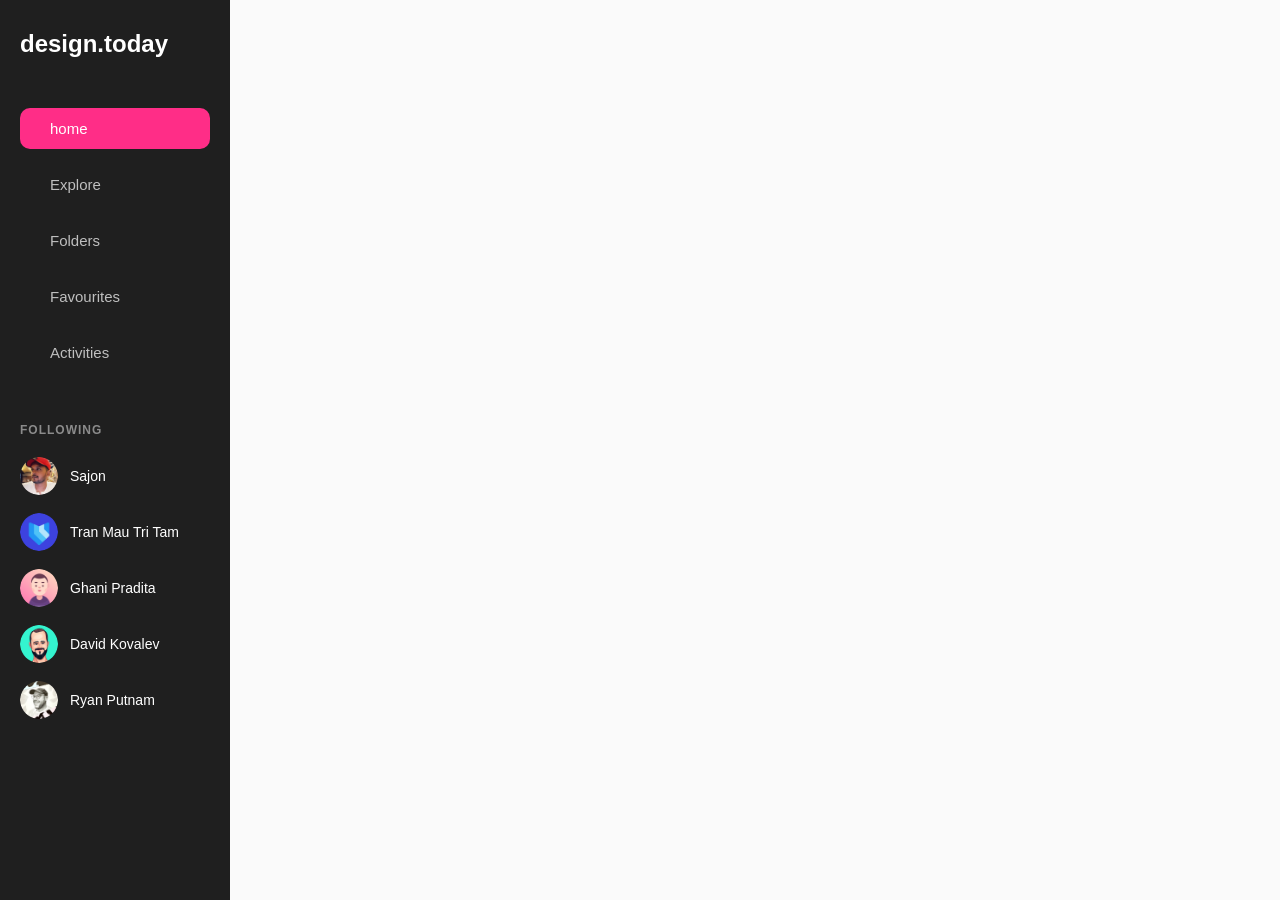
==== index.html @ 5fe870cb "sidebar is done" ====
<!DOCTYPE html>
<html lang="en">
<head>
    <meta charset="UTF-8">
    <meta name="viewport" content="width=device-width, initial-scale=1.0">

    <title>Design Today</title>

   <link rel="stylesheet" href="style.css">
</head>

<body>

<!-- Sidebar -->

<aside class="sidebar">

    <div class="logo">
        <h2>design.today</h2>
    </div>

    <nav>

        <a class="active" href="#">
            <i class="fa-solid fa-house"></i>
           home
        </a>

        <a href="#">
            <i class="fa-regular fa-compass"></i>
            Explore       
            
        </a>

        <a href="#">
            <i class="fa-regular fa-folder"></i>
            Folders 
        </a>

        <a href="#">
            <i class="fa-regular fa-star"></i>
            Favourites
        </a>

        <a href="#">
            <i class="fa-solid fa-chart-line"></i>
            Activities
        </a>

    </nav>

    <div class="following">

        <h4>FOLLOWING</h4>

        <div class="person">
            <img src="images/avatar1.png">
            <span>Sajon</span>
        </div>

        <div class="person">
            <img src="images/avatar2.png">
            <span>Tran Mau Tri Tam</span>
        </div>

        <div class="person">
            <img src="images/avatar3.png">
            <span>Ghani Pradita</span>
        </div>

        <div class="person">
            <img src="images/avatar4.png">
            <span>David Kovalev</span>
        </div>

        <div class="person">
            <img src="images/avatar5.png">
            <span>Ryan Putnam</span>
        </div>

    </div>

</aside>


</body>
</html>
---- style.css ----
* {
  margin: 0;
  padding: 0;
  box-sizing: border-box;
  font-family: "Nunito Sans", sans-serif;
}

body {
  background: #fafafa;
  color: #333;
}

.sidebar {
  position: fixed;
  left: 0;
  top: 0;
  width: 230px;
  height: 100vh;
  background: #1f1f1f;
  padding: 30px 20px;
}

.logo h2 {
  color: #fff;
  font-size: 24px;
  margin-bottom: 50px;
}

.sidebar nav {
  display: flex;
  flex-direction: column;
  gap: 15px;
}

.sidebar nav a {
  text-decoration: none;
  color: #bfbfbf;
  padding: 12px 18px;
  border-radius: 10px;
  transition: 0.3s;
  display: flex;
  align-items: center;
  gap: 12px;
  font-size: 15px;
}

.sidebar nav a:hover {
  background: #ff2d87;
  color: #fff;
}

.sidebar nav .active {
  background: #ff2d87;
  color: #fff;
}

.following {
  margin-top: 50px;
}

.following h4 {
  color: #8b8b8b;
  margin-bottom: 20px;
  font-size: 12px;
  letter-spacing: 1px;
}

.person {
  display: flex;
  align-items: center;
  gap: 12px;
  margin-bottom: 18px;
}

.person img {
  width: 38px;
  height: 38px;
  border-radius: 50%;
  object-fit: cover;
}

.person span {
  color: #fff;
  font-size: 14px;
}
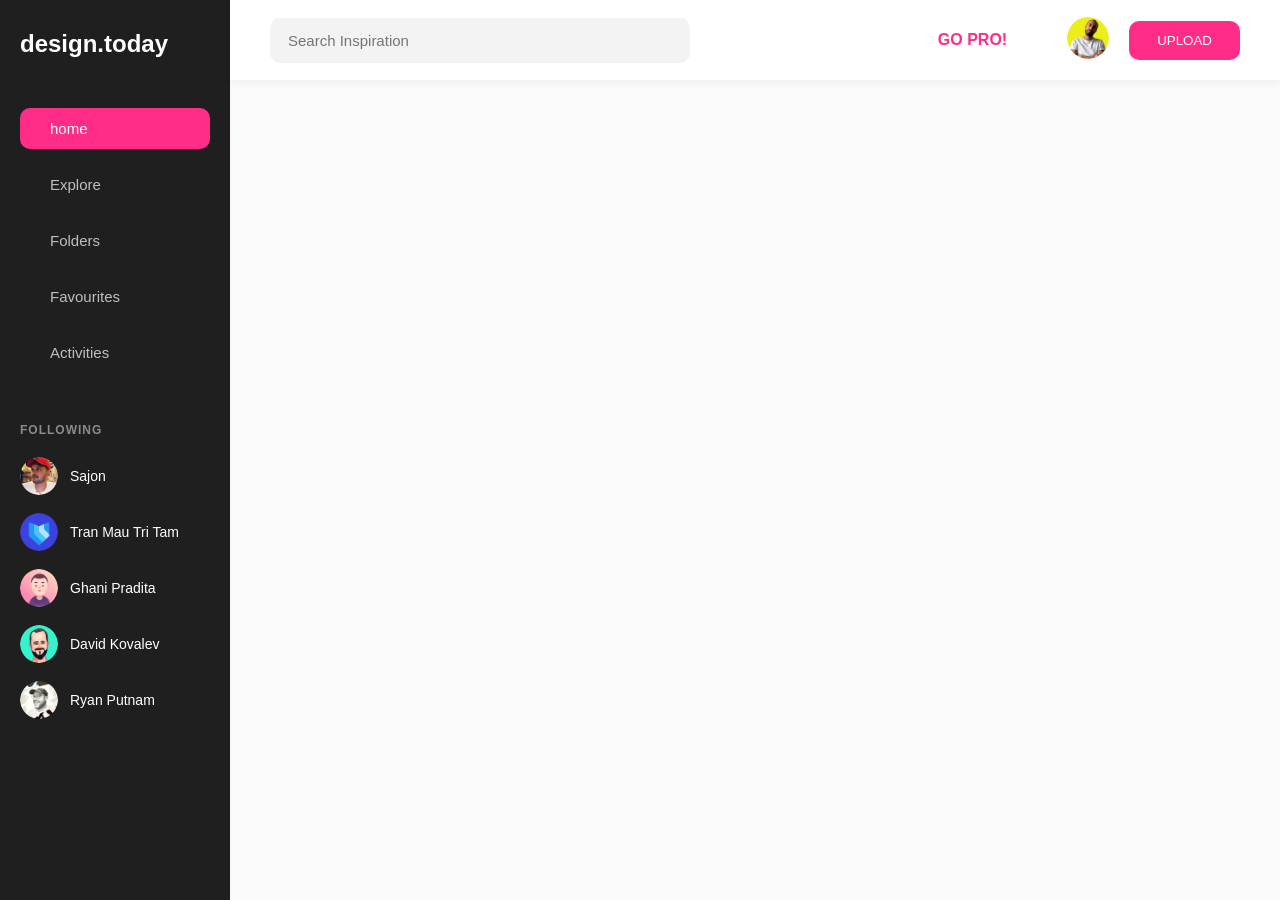
==== commit 5e59dab6: "search is done" ====
--- a/index.html
+++ b/index.html
@@ -82,6 +82,36 @@
 
 </aside>
 
+<main>
+    <header>
+
+        <div class="search">
+
+            <input type="text" placeholder="Search Inspiration">
+
+            <i class="fa-solid fa-magnifying-glass"></i>
+
+        </div>
+
+        <div class="header-right">
+
+            <a href="#">GO PRO!</a>
+
+            <i class="fa-regular fa-heart"></i>
+
+            <i class="fa-regular fa-bell"></i>
+
+            <a href="profile.html">
+            <img src="images/profile.png" class="profile">
+            </a>
+
+            <button>UPLOAD</button>
+
+        </div>
+
+    </header>
+</main>
+
 
 </body>
 </html>
--- a/style.css
+++ b/style.css
@@ -83,3 +83,87 @@
   color: #fff;
   font-size: 14px;
 }
+
+main {
+  margin-left: 230px;
+}
+
+header {
+  position: fixed;
+  left: 230px;
+  top: 0;
+  width: calc(100% - 230px);
+  height: 80px;
+  background: #fff;
+  display: flex;
+  justify-content: space-between;
+  align-items: center;
+  padding: 0 40px;
+  box-shadow: 0 2px 10px rgba(0, 0, 0, 0.05);
+  z-index: 100;
+}
+
+.search {
+  width: 420px;
+  height: 45px;
+  background: #f3f3f3;
+  border-radius: 10px;
+  display: flex;
+  align-items: center;
+  padding: 0 18px;
+}
+
+.search input {
+  width: 100%;
+  border: none;
+  outline: none;
+  background: none;
+  font-size: 15px;
+}
+
+.search i {
+  color: #888;
+}
+
+.header-right {
+  display: flex;
+  align-items: center;
+  gap: 20px;
+}
+
+.header-right a {
+  text-decoration: none;
+  color: #ff2d87;
+  font-weight: 700;
+}
+
+.header-right i {
+  cursor: pointer;
+  transition: 0.3s;
+}
+
+.header-right i:hover {
+  color: #ff2d87;
+}
+
+.profile {
+  width: 42px;
+  height: 42px;
+  border-radius: 50%;
+  cursor: pointer;
+}
+
+.header-right button {
+  background: #ff2d87;
+  color: #fff;
+  border: none;
+  padding: 12px 28px;
+  border-radius: 10px;
+  cursor: pointer;
+  transition: 0.3s;
+}
+
+.header-right button:hover {
+  background: #e91e73;
+  transform: translateY(-2px);
+}
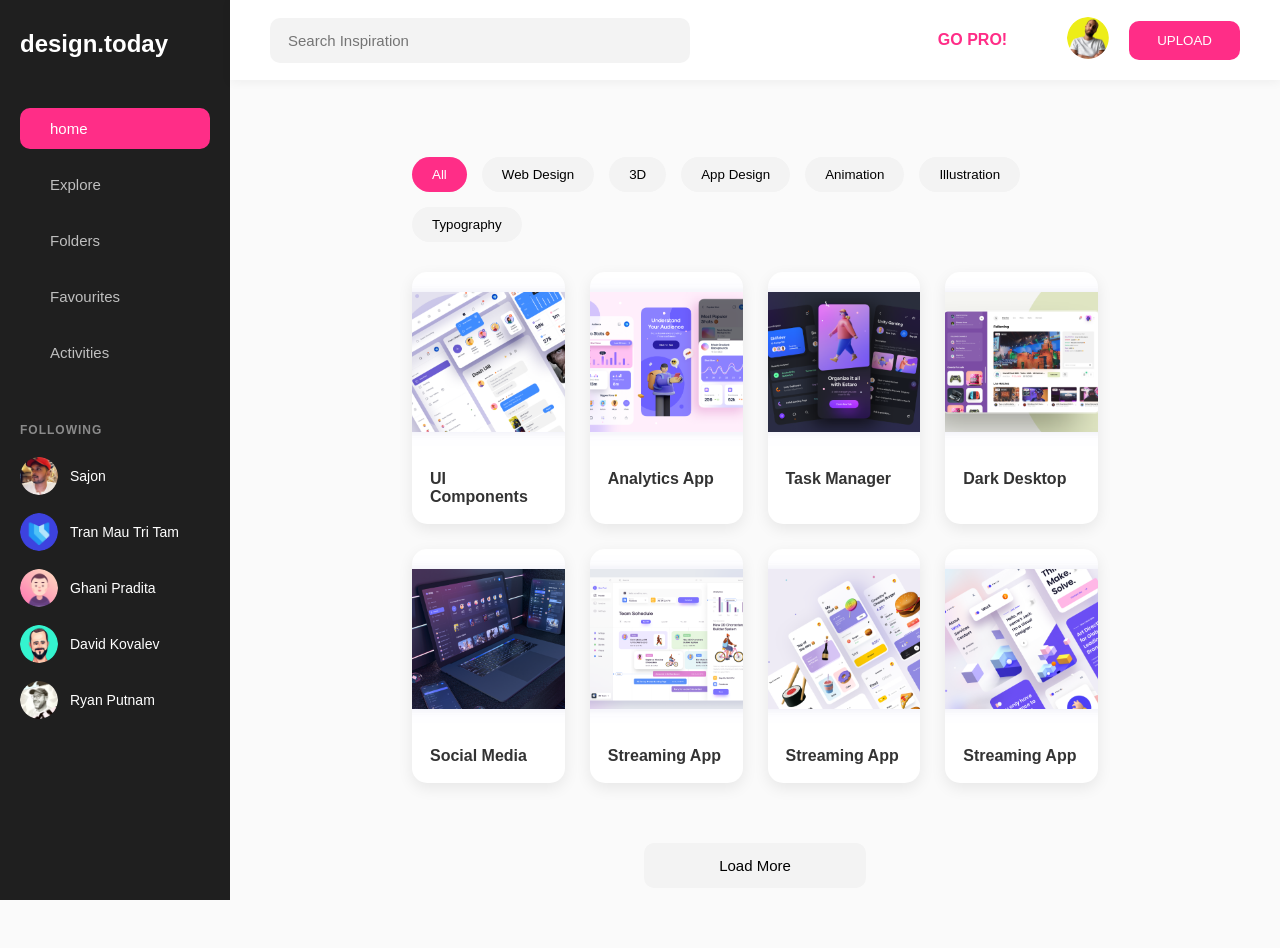
==== commit 360e89c2: "cards and categories" ====
--- a/index.html
+++ b/index.html
@@ -110,6 +110,77 @@
         </div>
 
     </header>
+
+    <section class="categories">
+
+        <button class="active">All</button>
+
+        <button>Web Design</button>
+
+        <button>3D</button>
+
+        <button>App Design</button>
+
+        <button>Animation</button>
+
+        <button>Illustration</button>
+
+        <button>Typography</button>
+
+    </section>
+
+<!-- Cards -->
+
+    <section class="cards">
+
+        <div class="card">
+        <img src="images/card1.png">
+        <h3>UI Components</h3>
+        </div>
+
+        <div class="card">
+        <img src="images/card2.png">
+        <h3>Analytics App</h3>
+        </div>
+
+        <div class="card">
+        <img src="images/card3.png">
+        <h3>Task Manager</h3>
+        </div>
+
+        <div class="card">
+        <img src="images/card4.png">
+        <h3>Dark Desktop</h3>
+        </div>
+
+        <div class="card">
+        <img src="images/card5.png">
+        <h3>Social Media</h3>
+        </div>
+
+        <div class="card">
+        <img src="images/card6.png">
+        <h3>Streaming App</h3>
+        </div>
+
+        <div class="card">
+        <img src="images/card7.png">
+        <h3>Streaming App</h3>
+        </div>
+
+        <div class="card">
+        <img src="images/card8.png">
+        <h3>Streaming App</h3>
+        </div>
+
+    </section>
+
+<div class="load">
+
+<button>Load More</button>
+
+</div>
+
 </main>
 
 
--- a/style.css
+++ b/style.css
@@ -167,3 +167,87 @@
   background: #e91e73;
   transform: translateY(-2px);
 }
+
+.categories {
+  margin-top: 157px;
+  display: flex;
+  gap: 15px;
+  padding: 0 182px;
+  flex-wrap: wrap;
+}
+
+.categories button {
+  border: none;
+  background: #f3f3f3;
+  padding: 10px 20px;
+  border-radius: 20px;
+  cursor: pointer;
+  transition: 0.3s;
+}
+
+.categories button:hover {
+  background: #ff2d87;
+  color: white;
+}
+
+.categories .active {
+  background: #ff2d87;
+  color: white;
+}
+.cards {
+  display: grid;
+  grid-template-columns: repeat(4, 1fr);
+  gap: 25px;
+  padding-left: 182px;
+  padding-right: 182px;
+  margin-top: 30px;
+}
+
+.card {
+  background: #fff;
+  border-radius: 15px;
+  overflow: hidden;
+  box-shadow: 0 5px 15px rgba(0, 0, 0, 0.08);
+  cursor: pointer;
+  transition: 0.3s;
+}
+
+.card:hover {
+  transform: translateY(-8px);
+  box-shadow: 0 15px 30px rgba(0, 0, 0, 0.15);
+}
+
+.card img {
+  width: 100%;
+  height: 180px;
+  object-fit: cover;
+  display: block;
+}
+
+.card h3 {
+  padding: 18px;
+  font-size: 16px;
+  color: #333;
+}
+
+.load {
+  display: flex;
+  justify-content: center;
+  margin: 20px 0 60px;
+}
+
+.load button {
+  padding: 14px 75px;
+  margin-top: 40px;
+  border: none;
+  background: #f3f3f3;
+  border-radius: 10px;
+  cursor: pointer;
+  transition: 0.3s;
+  font-size: 15px;
+}
+
+.load button:hover {
+  background: #ff2d87;
+  color: #fff;
+}
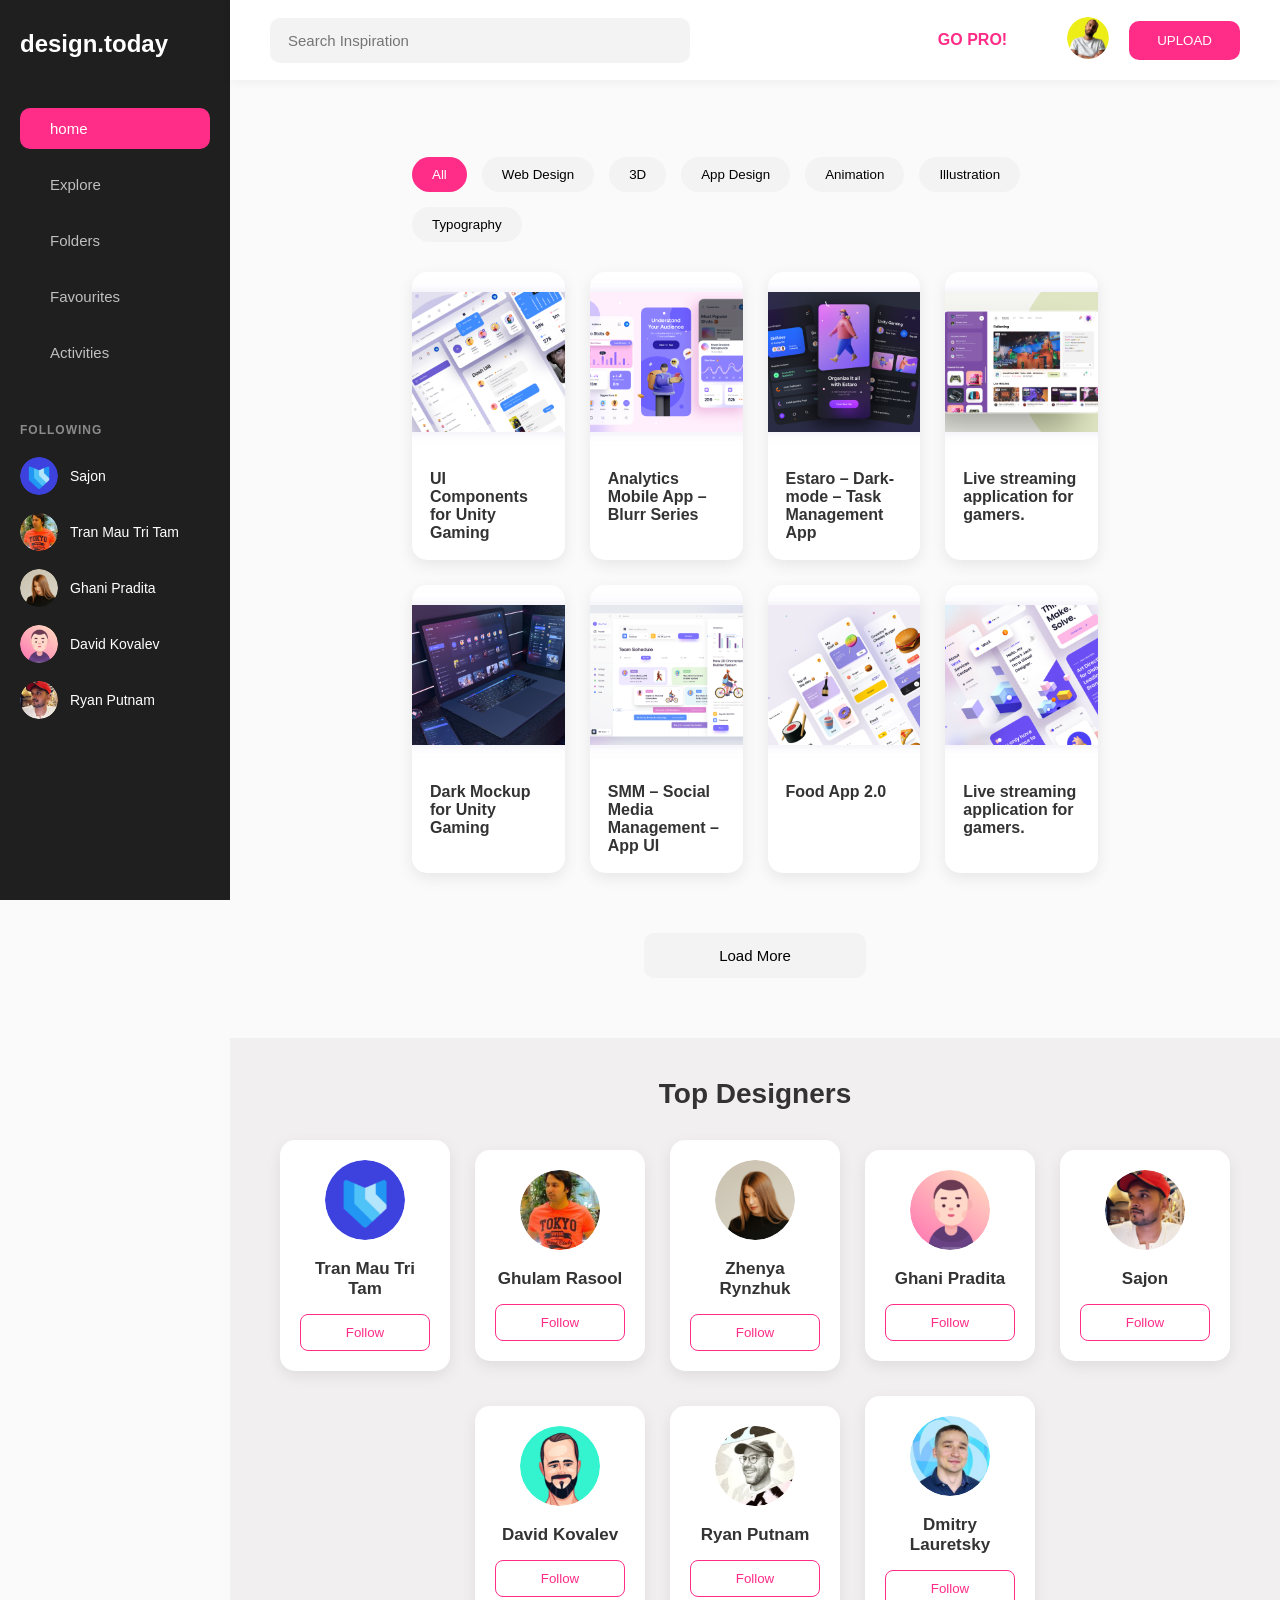
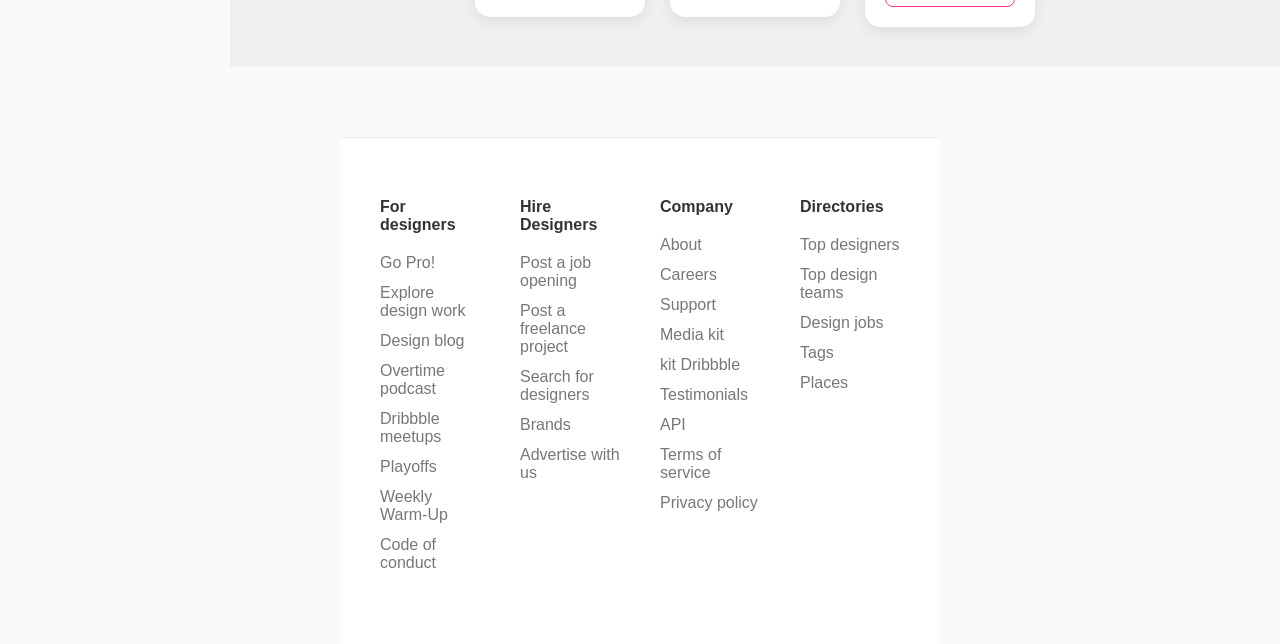
==== commit 59b590b2: "half is done" ====
--- a/index.html
+++ b/index.html
@@ -7,6 +7,7 @@
     <title>Design Today</title>
 
    <link rel="stylesheet" href="style.css">
+   <link rel="stylesheet" href="responsive.css">
 </head>
 
 <body>
@@ -54,27 +55,27 @@
         <h4>FOLLOWING</h4>
 
         <div class="person">
-            <img src="images/avatar1.png">
+            <img src="images/user1.png">
             <span>Sajon</span>
         </div>
 
         <div class="person">
-            <img src="images/avatar2.png">
+            <img src="images/user2.png">
             <span>Tran Mau Tri Tam</span>
         </div>
 
         <div class="person">
-            <img src="images/avatar3.png">
+            <img src="images/user3.png">
             <span>Ghani Pradita</span>
         </div>
 
         <div class="person">
-            <img src="images/avatar4.png">
+            <img src="images/user4.png">
             <span>David Kovalev</span>
         </div>
 
         <div class="person">
-            <img src="images/avatar5.png">
+            <img src="images/user5.png">
             <span>Ryan Putnam</span>
         </div>
 
@@ -135,42 +136,42 @@
 
         <div class="card">
         <img src="images/card1.png">
-        <h3>UI Components</h3>
+        <h3>UI Components for Unity Gaming</h3>
         </div>
 
         <div class="card">
         <img src="images/card2.png">
-        <h3>Analytics App</h3>
+        <h3>Analytics Mobile App – Blurr Series</h3>
         </div>
 
         <div class="card">
         <img src="images/card3.png">
-        <h3>Task Manager</h3>
+        <h3>Estaro – Dark-mode – Task Management App</h3>
         </div>
 
         <div class="card">
         <img src="images/card4.png">
-        <h3>Dark Desktop</h3>
+        <h3>Live streaming application for gamers.</h3>
         </div>
 
         <div class="card">
         <img src="images/card5.png">
-        <h3>Social Media</h3>
+        <h3>Dark Mockup for Unity Gaming</h3>
         </div>
 
         <div class="card">
         <img src="images/card6.png">
-        <h3>Streaming App</h3>
+        <h3>SMM – Social Media Management – App UI</h3>
         </div>
 
         <div class="card">
         <img src="images/card7.png">
-        <h3>Streaming App</h3>
+        <h3>Food App 2.0</h3>
         </div>
 
         <div class="card">
         <img src="images/card8.png">
-        <h3>Streaming App</h3>
+        <h3>Live streaming application for gamers.</h3>
         </div>
 
     </section>
@@ -181,7 +182,111 @@
 
 </div>
 
+<section class="designers">
+
+    <h2>Top Designers</h2>
+
+    <div class="designer-list">
+
+        <div class="designer">
+        <img src="images/user1.png">
+        <h4>Tran Mau Tri Tam</h4>
+        <button>Follow</button>
+        </div>
+
+        <div class="designer">
+        <img src="images/user2.png">
+        <h4>Ghulam Rasool</h4>
+        <button>Follow</button>
+        </div>
+
+        <div class="designer">
+        <img src="images/user3.png">
+        <h4>Zhenya Rynzhuk</h4>
+        <button>Follow</button>
+        </div>
+
+        <div class="designer">
+        <img src="images/user4.png">
+        <h4>Ghani Pradita</h4>
+        <button>Follow</button>
+        </div>
+
+        <div class="designer">
+        <img src="images/user5.png">
+        <h4>Sajon</h4>
+        <button>Follow</button>
+        </div>
+
+        <div class="designer">
+        <img src="images/user6.png">
+        <h4>David Kovalev</h4>
+        <button>Follow</button>
+        </div>
+
+        <div class="designer">
+        <img src="images/user7.png">
+        <h4>Ryan Putnam</h4>
+        <button>Follow</button>
+        </div>
+
+        <div class="designer">
+        <img src="images/user8.png">
+        <h4>Dmitry Lauretsky</h4>
+        <button>Follow</button>
+        </div>
+
+    </div>
+
+</section>
+
 </main>
+<footer>
+
+    <div>
+        <h4>For designers</h4>
+        <p>Go Pro!</p>
+        <p>Explore design work</p>
+        <p>Design blog</p>
+        <p>Overtime podcast</p>
+        <p>Dribbble meetups</p>
+        <p>Playoffs</p>
+        <p>Weekly Warm-Up</p>
+        <p>Code of conduct</p>
+    </div>
+
+    <div>
+        <h4>Hire Designers</h4>
+        <p>Post a job opening </p>
+        <p>Post a freelance project </p>
+        <p>Search for designers</p>
+        <p>Brands</p>
+        <p>Advertise with us</p>
+    </div>
+
+    <div>
+        <h4>Company</h4>
+        <p>About</p>
+        <p>Careers </p>
+        <p>Support </p>
+        <p>Media kit</p>
+        <p>kit Dribbble </p>
+        <p>Testimonials </p>
+        <p> API </p>
+        <p>Terms of service </p>
+        <p>Privacy policy </p>
+    </div>
+
+    <div>
+        <h4>Directories</h4>
+        <p>Top designers </p>
+        <p>Top design teams </p>
+        <p>Design jobs</p>
+        <p>Tags</p>
+        <p>Places</p>
+    </div>
+
+</footer>
 
 
 </body>
--- a/style.css
+++ b/style.css
@@ -251,3 +251,93 @@
   background: #ff2d87;
   color: #fff;
 }
+
+.designers {
+  padding: 40px;
+  text-align: center;
+  background-color: #f1efef;
+}
+
+.designers h2 {
+  margin-bottom: 30px;
+  font-size: 28px;
+}
+
+.designer-list {
+  display: flex;
+  justify-content: center;
+  align-items: center;
+  flex-wrap: wrap;
+  gap: 25px;
+}
+
+.designer {
+  width: 170px;
+  background: #fff;
+  border-radius: 15px;
+  text-align: center;
+  padding: 20px;
+  box-shadow: 0 5px 15px rgba(0, 0, 0, 0.08);
+  transition: 0.3s;
+}
+
+.designer:hover {
+  transform: translateY(-5px);
+}
+
+.designer img {
+  width: 80px;
+  height: 80px;
+  border-radius: 50%;
+  object-fit: cover;
+  margin-bottom: 15px;
+}
+
+.designer h4 {
+  margin-bottom: 15px;
+  font-size: 17px;
+}
+
+.designer button {
+  width: 100%;
+  padding: 10px;
+  border: 1px solid #ff2d87;
+  background: #fff;
+  color: #ff2d87;
+  border-radius: 8px;
+  cursor: pointer;
+  transition: 0.3s;
+}
+
+.designer button:hover {
+  background: #ff2d87;
+  color: #fff;
+}
+
+footer {
+  margin-left: 340px;
+  margin-right: 340px;
+  margin-top: 70px;
+  padding: 60px 40px;
+  display: grid;
+  grid-template-columns: repeat(4, 1fr);
+  gap: 40px;
+  background: #fff;
+  border-top: 1px solid #eee;
+}
+
+footer h4 {
+  margin-bottom: 20px;
+  color: #333;
+}
+
+footer p {
+  margin-bottom: 12px;
+  color: #777;
+  cursor: pointer;
+  transition: 0.3s;
+}
+
+footer p:hover {
+  color: #ff2d87;
+}
--- a/responsive.css
+++ b/responsive.css
@@ -0,0 +1,90 @@
+@media (max-width: 1200px) {
+  .cards {
+    grid-template-columns: repeat(2, 1fr);
+  }
+
+  .designer-list {
+    justify-content: center;
+  }
+
+  footer {
+    grid-template-columns: repeat(2, 1fr);
+  }
+}
+
+@media (max-width: 768px) {
+  header {
+    flex-direction: column;
+    height: auto;
+    padding: 15px;
+    gap: 15px;
+  }
+
+  .search {
+    width: 100%;
+  }
+
+  .header-right {
+    width: 100%;
+    justify-content: space-between;
+    flex-wrap: wrap;
+  }
+
+  .categories {
+    margin-top: 170px;
+    justify-content: center;
+  }
+
+  .cards {
+    grid-template-columns: 1fr;
+  }
+
+  .designer-list {
+    justify-content: center;
+  }
+
+  footer {
+    grid-template-columns: 1fr;
+    text-align: center;
+  }
+}
+
+@media (max-width: 576px) {
+  .sidebar {
+    display: none;
+  }
+
+  main {
+    margin-left: 0;
+  }
+
+  header {
+    left: 0;
+    width: 100%;
+  }
+
+  .header-right {
+    gap: 10px;
+  }
+
+  .header-right button {
+    width: 100%;
+  }
+
+  .categories {
+    padding: 15px;
+    gap: 10px;
+  }
+
+  .categories button {
+    width: 100%;
+  }
+
+  .cards {
+    padding: 15px;
+  }
+
+  .designer {
+    width: 100%;
+  }
+}
